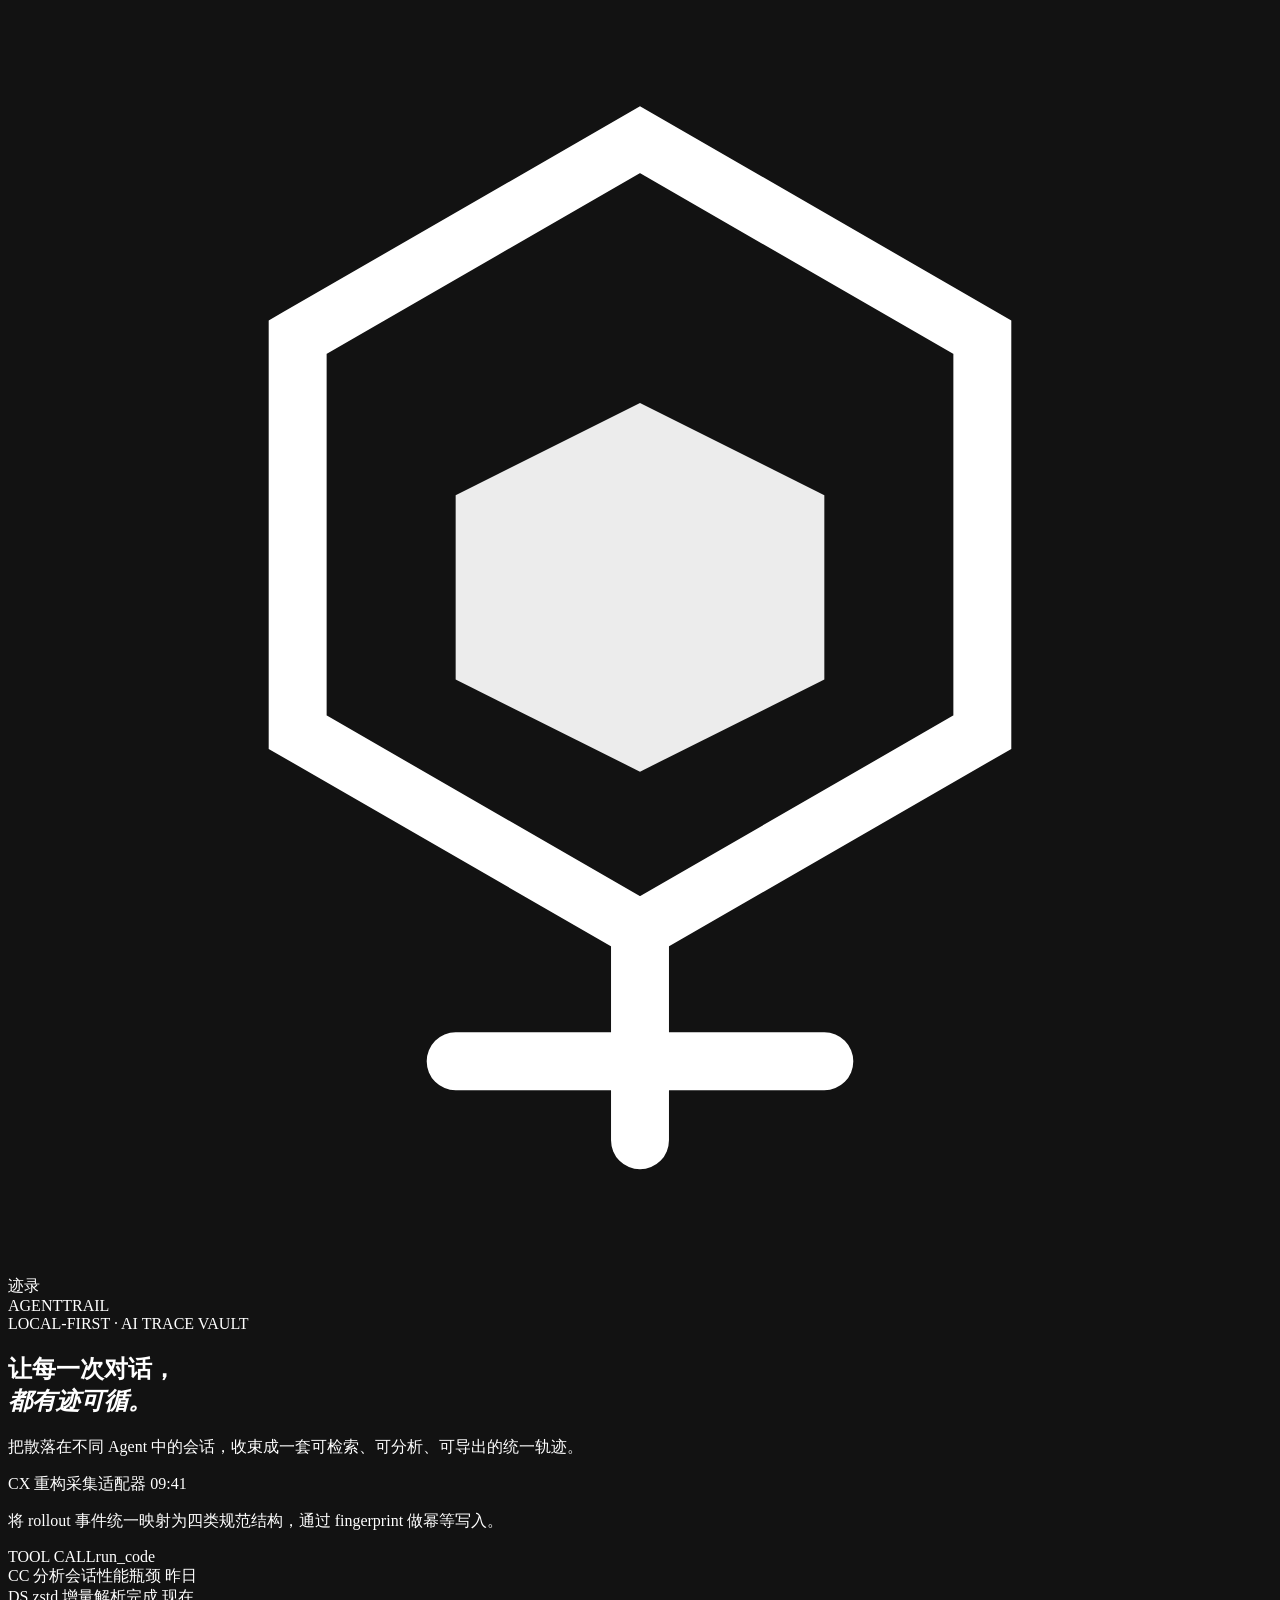
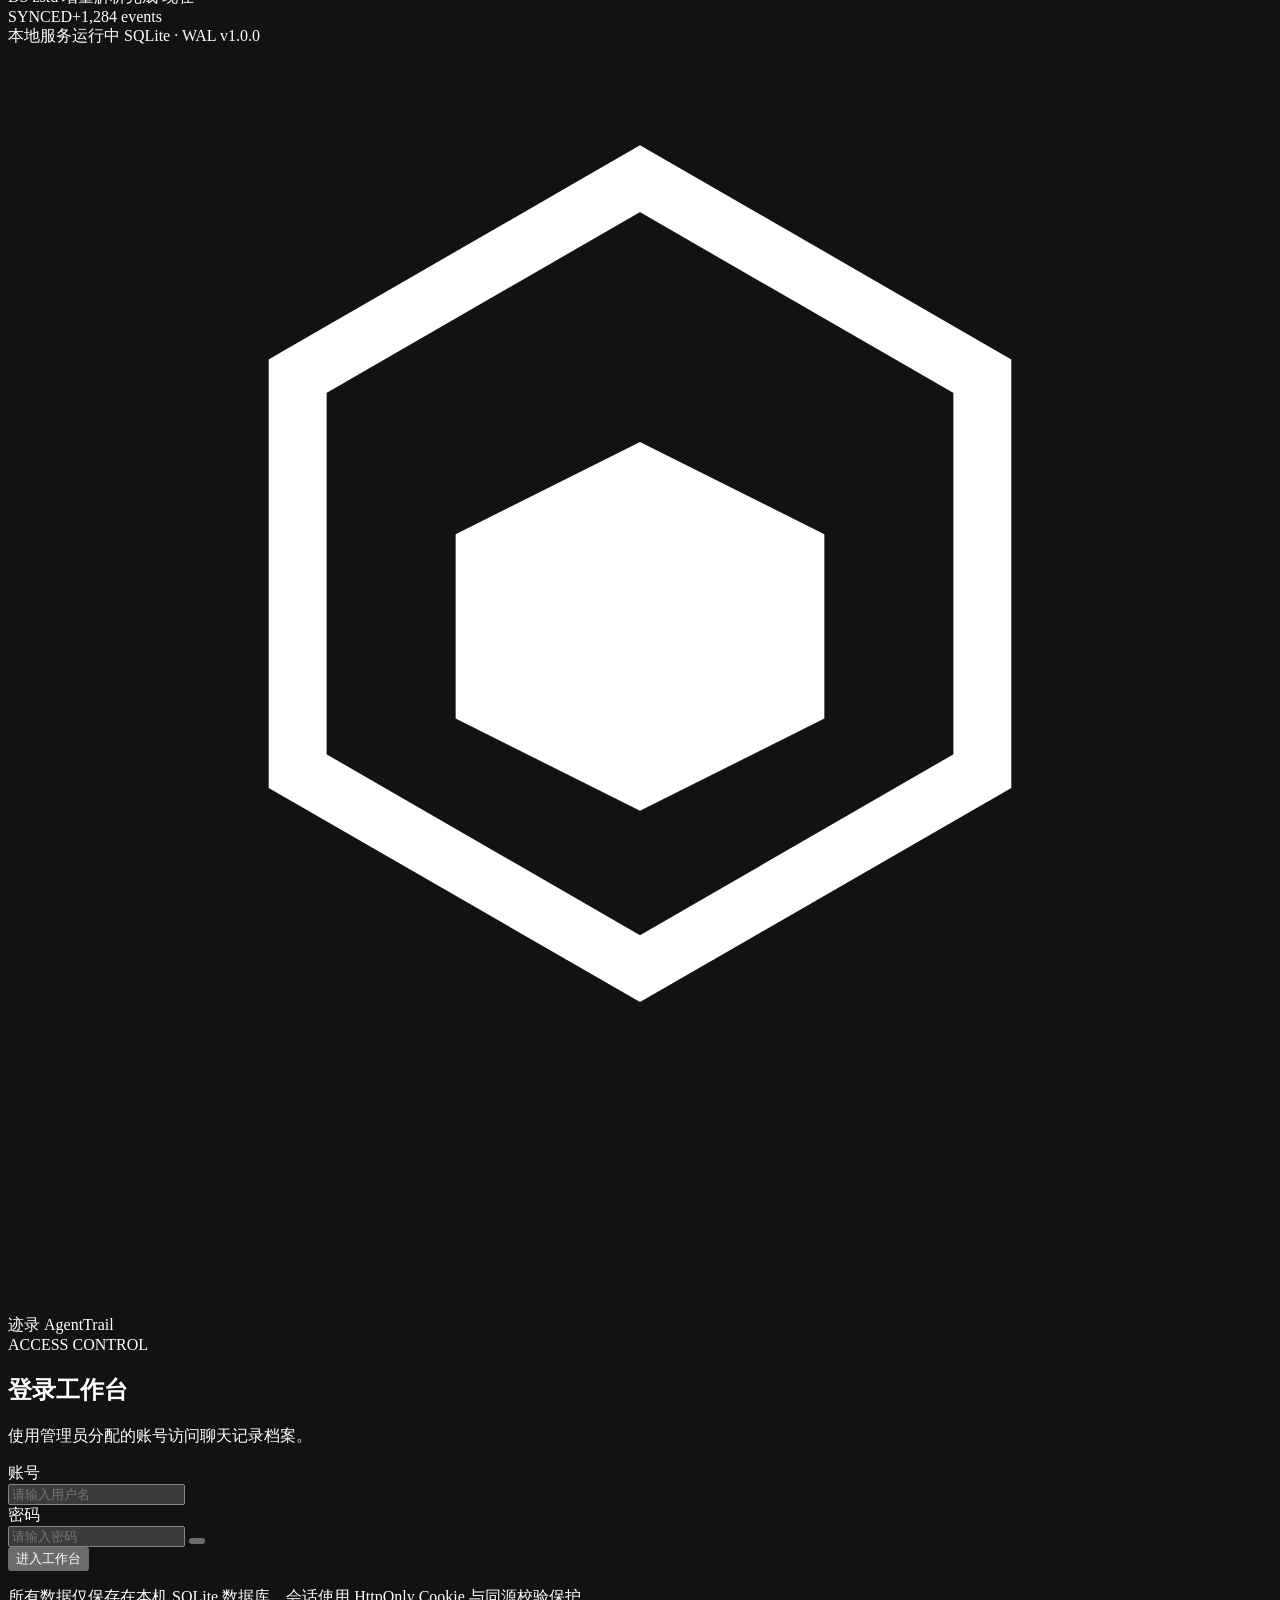
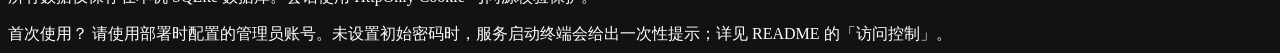
==== web/index.html @ 71b93375 "feat: 实现 AI 聊天记录管理器 AgentTrail 支持 Codex、Claude Code、OpenCode、WorkBuddy、DeepSeek Harness、ZCode 六类 Age" ====
<!doctype html>
<html lang="zh-CN">
<head>
  <meta charset="utf-8">
  <meta name="viewport" content="width=device-width, initial-scale=1, viewport-fit=cover">
  <meta name="color-scheme" content="dark">
  <meta name="theme-color" content="#070b11">
  <meta name="description" content="迹录 AgentTrail — 本地优先的 AI Agent 聊天记录采集、规范化、检索与导出平台">
  <title>迹录 · AgentTrail</title>
  <link rel="icon" type="image/svg+xml" href="/assets/favicon.svg">
  <link rel="stylesheet" href="/assets/app.css">
</head>
<body>
  <div class="ambient" aria-hidden="true">
    <div class="ambient-orb orb-a"></div>
    <div class="ambient-orb orb-b"></div>
    <div class="ambient-grid"></div>
  </div>

  <section id="login-view" class="login-view">
    <div class="login-art">
      <div class="login-art-grid" aria-hidden="true"></div>
      <header class="login-brand">
        <span class="brand-mark large">
          <svg viewBox="0 0 48 48" aria-hidden="true">
            <path d="M11 12.5 24 5l13 7.5v15L24 35 11 27.5z" fill="none" stroke="currentColor" stroke-width="2.2"/>
            <path d="M17 18.5 24 15l7 3.5v7L24 29l-7-3.5z" fill="currentColor" opacity=".92"/>
            <path d="M24 35v8M17 40h14" fill="none" stroke="currentColor" stroke-width="2.2" stroke-linecap="round"/>
          </svg>
        </span>
        <div>
          <div class="brand-name">迹录</div>
          <div class="brand-en">AGENTTRAIL</div>
        </div>
      </header>

      <div class="login-art-copy">
        <div class="eyebrow"><span class="pulse-dot"></span> LOCAL-FIRST · AI TRACE VAULT</div>
        <h1>让每一次对话，<br><em>都有迹可循。</em></h1>
        <p>把散落在不同 Agent 中的会话，收束成一套可检索、可分析、可导出的统一轨迹。</p>
      </div>

      <div class="signal-stack" aria-hidden="true">
        <article class="signal-card signal-a">
          <div class="signal-head">
            <span class="signal-agent codex">CX</span>
            <span class="signal-title">重构采集适配器</span>
            <span class="signal-time">09:41</span>
          </div>
          <p>将 rollout 事件统一映射为四类规范结构，通过 fingerprint 做幂等写入。</p>
          <div class="signal-meta"><span class="mini-tag call">TOOL CALL</span><span>run_code</span></div>
        </article>
        <article class="signal-card signal-b">
          <div class="signal-head">
            <span class="signal-agent claude">CC</span>
            <span class="signal-title">分析会话性能瓶颈</span>
            <span class="signal-time">昨日</span>
          </div>
          <div class="signal-lines"><i style="width:82%"></i><i style="width:56%"></i><i style="width:70%"></i></div>
        </article>
        <article class="signal-card signal-c">
          <div class="signal-head">
            <span class="signal-agent dsh">DS</span>
            <span class="signal-title">zstd 增量解析完成</span>
            <span class="signal-time">现在</span>
          </div>
          <div class="signal-progress"><i></i></div>
          <div class="signal-meta"><span class="status-ok">SYNCED</span><span>+1,284 events</span></div>
        </article>
      </div>

      <footer class="login-art-foot">
        <span><span class="status-dot ok"></span> 本地服务运行中</span>
        <span>SQLite · WAL</span>
        <span>v1.0.0</span>
      </footer>
    </div>

    <div class="login-panel">
      <div class="login-card">
        <div class="login-mobile-brand">
          <span class="brand-mark"><svg viewBox="0 0 48 48" aria-hidden="true"><path d="M11 12.5 24 5l13 7.5v15L24 35 11 27.5z" fill="none" stroke="currentColor" stroke-width="2.2"/><path d="M17 18.5 24 15l7 3.5v7L24 29l-7-3.5z" fill="currentColor"/></svg></span>
          <span>迹录 AgentTrail</span>
        </div>
        <div class="eyebrow">ACCESS CONTROL</div>
        <h2>登录工作台</h2>
        <p class="login-sub">使用管理员分配的账号访问聊天记录档案。</p>

        <form id="login-form" novalidate>
          <label class="field-label" for="login-username">账号</label>
          <div class="input-wrap">
            <span class="input-icon" data-icon="user"></span>
            <input id="login-username" name="username" type="text" autocomplete="username" placeholder="请输入用户名" required>
          </div>

          <label class="field-label" for="login-password">密码</label>
          <div class="input-wrap">
            <span class="input-icon" data-icon="lock"></span>
            <input id="login-password" name="password" type="password" autocomplete="current-password" placeholder="请输入密码" required>
            <button type="button" class="icon-btn input-action" data-action="toggle-password" aria-label="显示密码"><span data-icon="eye"></span></button>
          </div>

          <div id="login-error" class="login-error" role="alert" hidden></div>
          <button id="login-submit" class="btn btn-primary btn-block login-submit" type="submit">
            <span>进入工作台</span><span data-icon="arrow-right"></span>
          </button>
        </form>

        <div class="login-note">
          <span data-icon="shield"></span>
          <p>所有数据仅保存在本机 SQLite 数据库。会话使用 HttpOnly Cookie 与同源校验保护。</p>
        </div>
        <div class="login-hint">
          <span>首次使用？</span> 请使用部署时配置的管理员账号。未设置初始密码时，服务启动终端会给出一次性提示；详见 README 的「访问控制」。
        </div>
      </div>
    </div>
  </section>

  <div id="app-shell" class="app-shell" hidden>
    <div id="sidebar-overlay" class="sidebar-overlay" data-action="close-sidebar"></div>
    <aside id="sidebar" class="sidebar">
      <div class="sidebar-head">
        <a class="brand" href="#/overview" aria-label="迹录首页">
          <span class="brand-mark">
            <svg viewBox="0 0 48 48" aria-hidden="true">
              <path d="M11 12.5 24 5l13 7.5v15L24 35 11 27.5z" fill="none" stroke="currentColor" stroke-width="2.2"/>
              <path d="M17 18.5 24 15l7 3.5v7L24 29l-7-3.5z" fill="currentColor" opacity=".95"/>
              <path d="M24 35v8M17 40h14" fill="none" stroke="currentColor" stroke-width="2.2" stroke-linecap="round"/>
            </svg>
          </span>
          <span class="brand-text"><strong>迹录</strong><small>AGENTTRAIL</small></span>
        </a>
        <button class="icon-btn sidebar-close" data-action="close-sidebar" aria-label="关闭菜单"><span data-icon="x"></span></button>
      </div>

      <div class="workspace-pill">
        <span class="workspace-dot"></span>
        <div><strong>本地档案库</strong><small id="sidebar-status">正在连接…</small></div>
        <span class="workspace-live">LIVE</span>
      </div>

      <nav class="nav" aria-label="主导航">
        <div class="nav-group">
          <div class="nav-label">工作台</div>
          <a class="nav-link" href="#/overview" data-route="overview"><span class="nav-icon" data-icon="grid"></span><span>总览</span><span class="nav-glow"></span></a>
          <a class="nav-link" href="#/sessions" data-route="sessions"><span class="nav-icon" data-icon="message"></span><span>会话记录</span><span class="nav-glow"></span></a>
          <a class="nav-link" href="#/analytics" data-route="analytics"><span class="nav-icon" data-icon="chart"></span><span>统计分析</span><span class="nav-glow"></span></a>
        </div>
        <div class="nav-group">
          <div class="nav-label">采集</div>
          <a class="nav-link" href="#/agents" data-route="agents"><span class="nav-icon" data-icon="nodes"></span><span>Agent 接入</span><span class="nav-glow"></span></a>
          <a class="nav-link" href="#/tasks" data-route="tasks"><span class="nav-icon" data-icon="activity"></span><span>采集任务</span><span id="nav-task-badge" class="nav-badge" hidden>0</span><span class="nav-glow"></span></a>
        </div>
        <div class="nav-group">
          <div class="nav-label">系统</div>
          <a class="nav-link" href="#/backups" data-route="backups" data-admin-only><span class="nav-icon" data-icon="database"></span><span>数据备份</span><span class="nav-glow"></span></a>
          <a class="nav-link" href="#/logs" data-route="logs" data-admin-only><span class="nav-icon" data-icon="file"></span><span>日志与审计</span><span class="nav-glow"></span></a>
          <a class="nav-link" href="#/settings" data-route="settings" data-admin-only><span class="nav-icon" data-icon="settings"></span><span>系统设置</span><span class="nav-glow"></span></a>
          <a class="nav-link" href="#/about" data-route="about"><span class="nav-icon" data-icon="book"></span><span>架构与文档</span><span class="nav-glow"></span></a>
        </div>
      </nav>

      <div class="sidebar-foot">
        <div class="sync-mini">
          <div class="sync-mini-head"><span>采集引擎</span><span id="engine-status" class="status-text">就绪</span></div>
          <div class="sync-bars" aria-hidden="true"><i></i><i></i><i></i><i></i><i></i><i></i><i></i><i></i><i></i><i></i><i></i><i></i></div>
          <div class="sync-mini-foot"><span id="last-sync-label">尚未同步</span><a href="#/tasks">查看任务</a></div>
        </div>
        <div id="sidebar-user" class="user-card">
          <div class="avatar" id="user-avatar">A</div>
          <div class="user-meta"><strong id="user-name">admin</strong><span id="user-role">管理员</span></div>
          <button class="icon-btn" data-action="logout" aria-label="退出登录" title="退出登录"><span data-icon="logout"></span></button>
        </div>
      </div>
    </aside>

    <div class="app-main">
      <header class="topbar">
        <div class="topbar-left">
          <button class="icon-btn menu-button" data-action="open-sidebar" aria-label="打开菜单"><span data-icon="menu"></span></button>
          <div class="topbar-location"><span class="topbar-kicker">WORKSPACE</span><span id="topbar-title">总览</span></div>
        </div>
        <div class="topbar-center">
          <div class="global-search" id="global-search-wrap">
            <span class="search-icon" data-icon="search"></span>
            <input id="global-search" type="search" placeholder="搜索会话、项目或消息内容…" autocomplete="off" aria-label="全局搜索">
            <kbd>Ctrl K</kbd>
            <div id="search-results" class="search-pop" hidden></div>
          </div>
        </div>
        <div class="topbar-actions">
          <div id="job-indicator" class="job-indicator" hidden><span class="spinner tiny"></span><span id="job-indicator-text">采集中</span></div>
          <button class="btn btn-ghost btn-sm topbar-sync" data-action="sync-all" data-admin-only><span data-icon="refresh"></span><span>同步全部</span></button>
          <button class="icon-btn mobile-search-button" data-action="focus-search" aria-label="搜索"><span data-icon="search"></span></button>
          <div class="topbar-divider"></div>
          <button class="avatar avatar-sm" id="topbar-avatar" data-action="open-account" aria-label="账号菜单">A</button>
        </div>
      </header>

      <main id="view" class="view" tabindex="-1"></main>
    </div>
  </div>

  <div id="toast-root" class="toast-root" aria-live="polite"></div>
  <div id="modal-root" class="modal-root"></div>
  <div id="tooltip-root" class="tooltip-root"></div>

  <noscript><div class="noscript">迹录需要启用 JavaScript 才能运行。</div></noscript>
  <script type="module" src="/assets/app.js"></script>
</body>
</html>
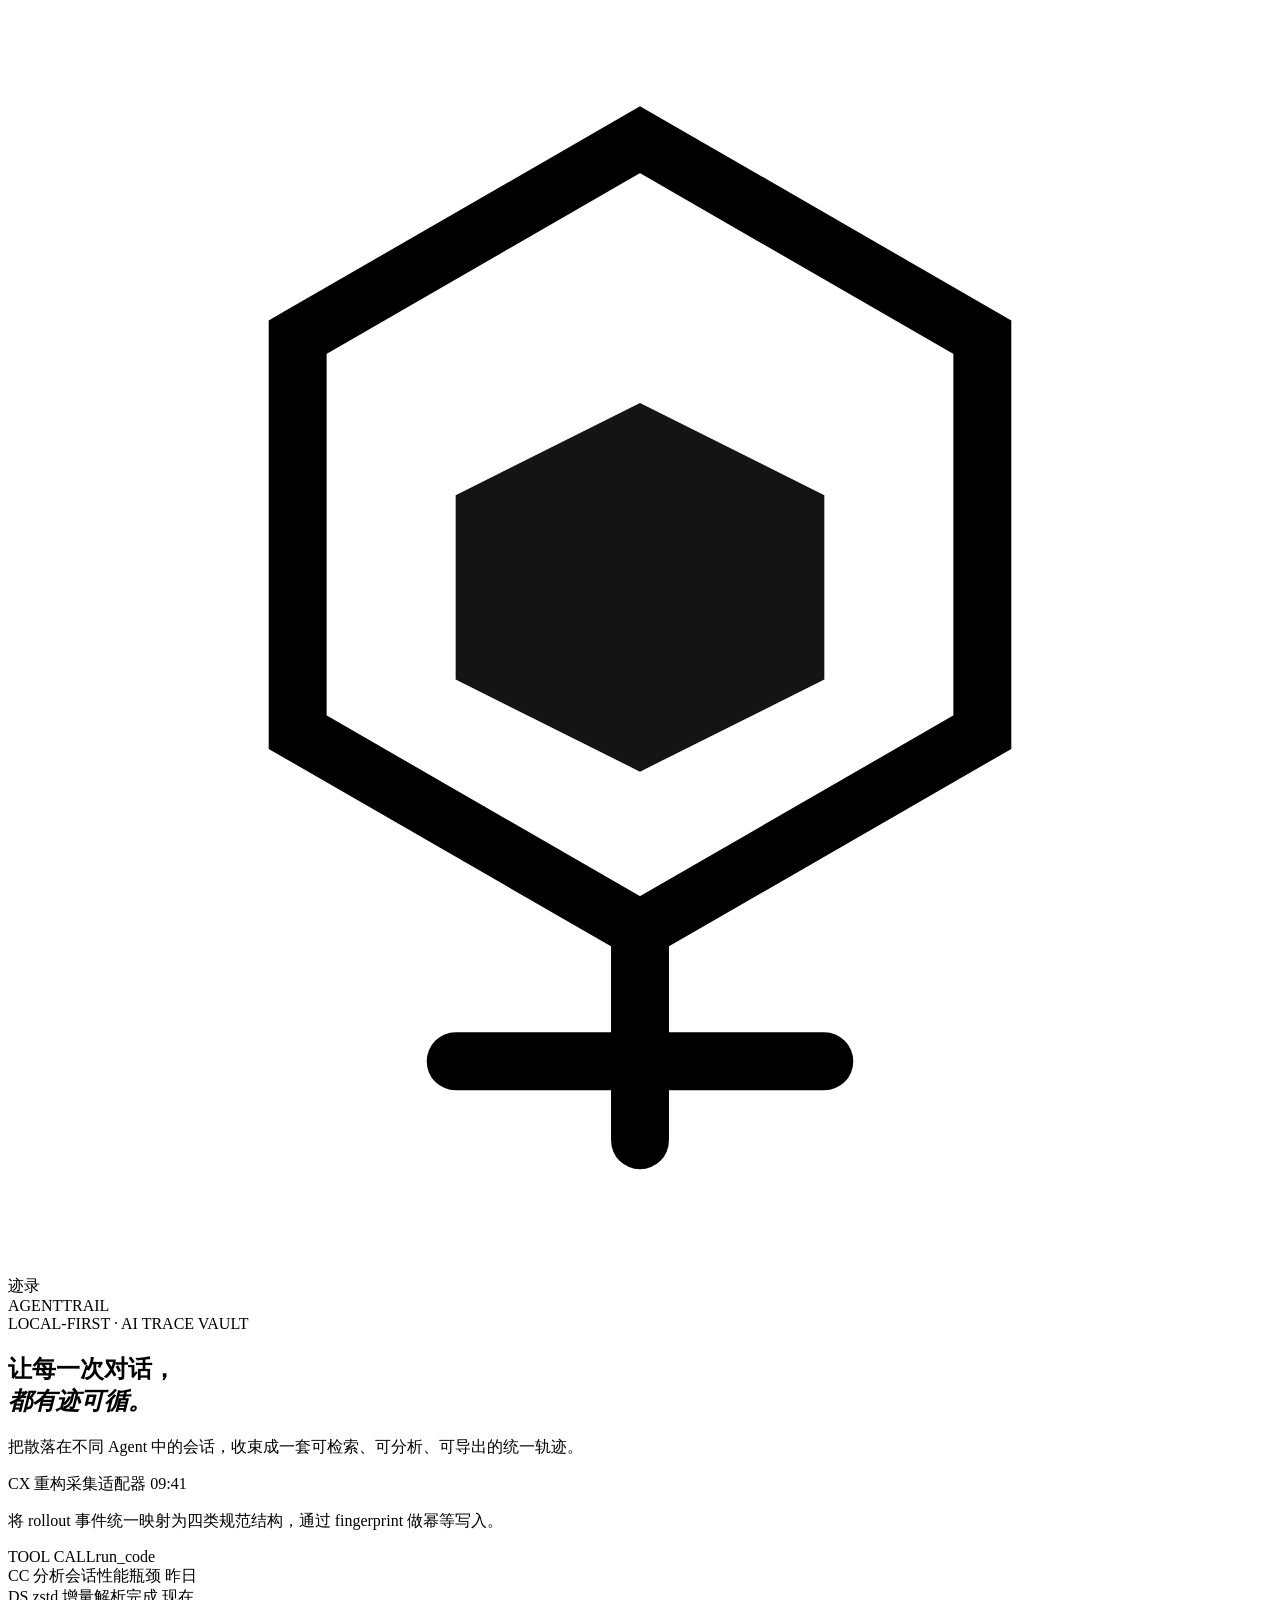
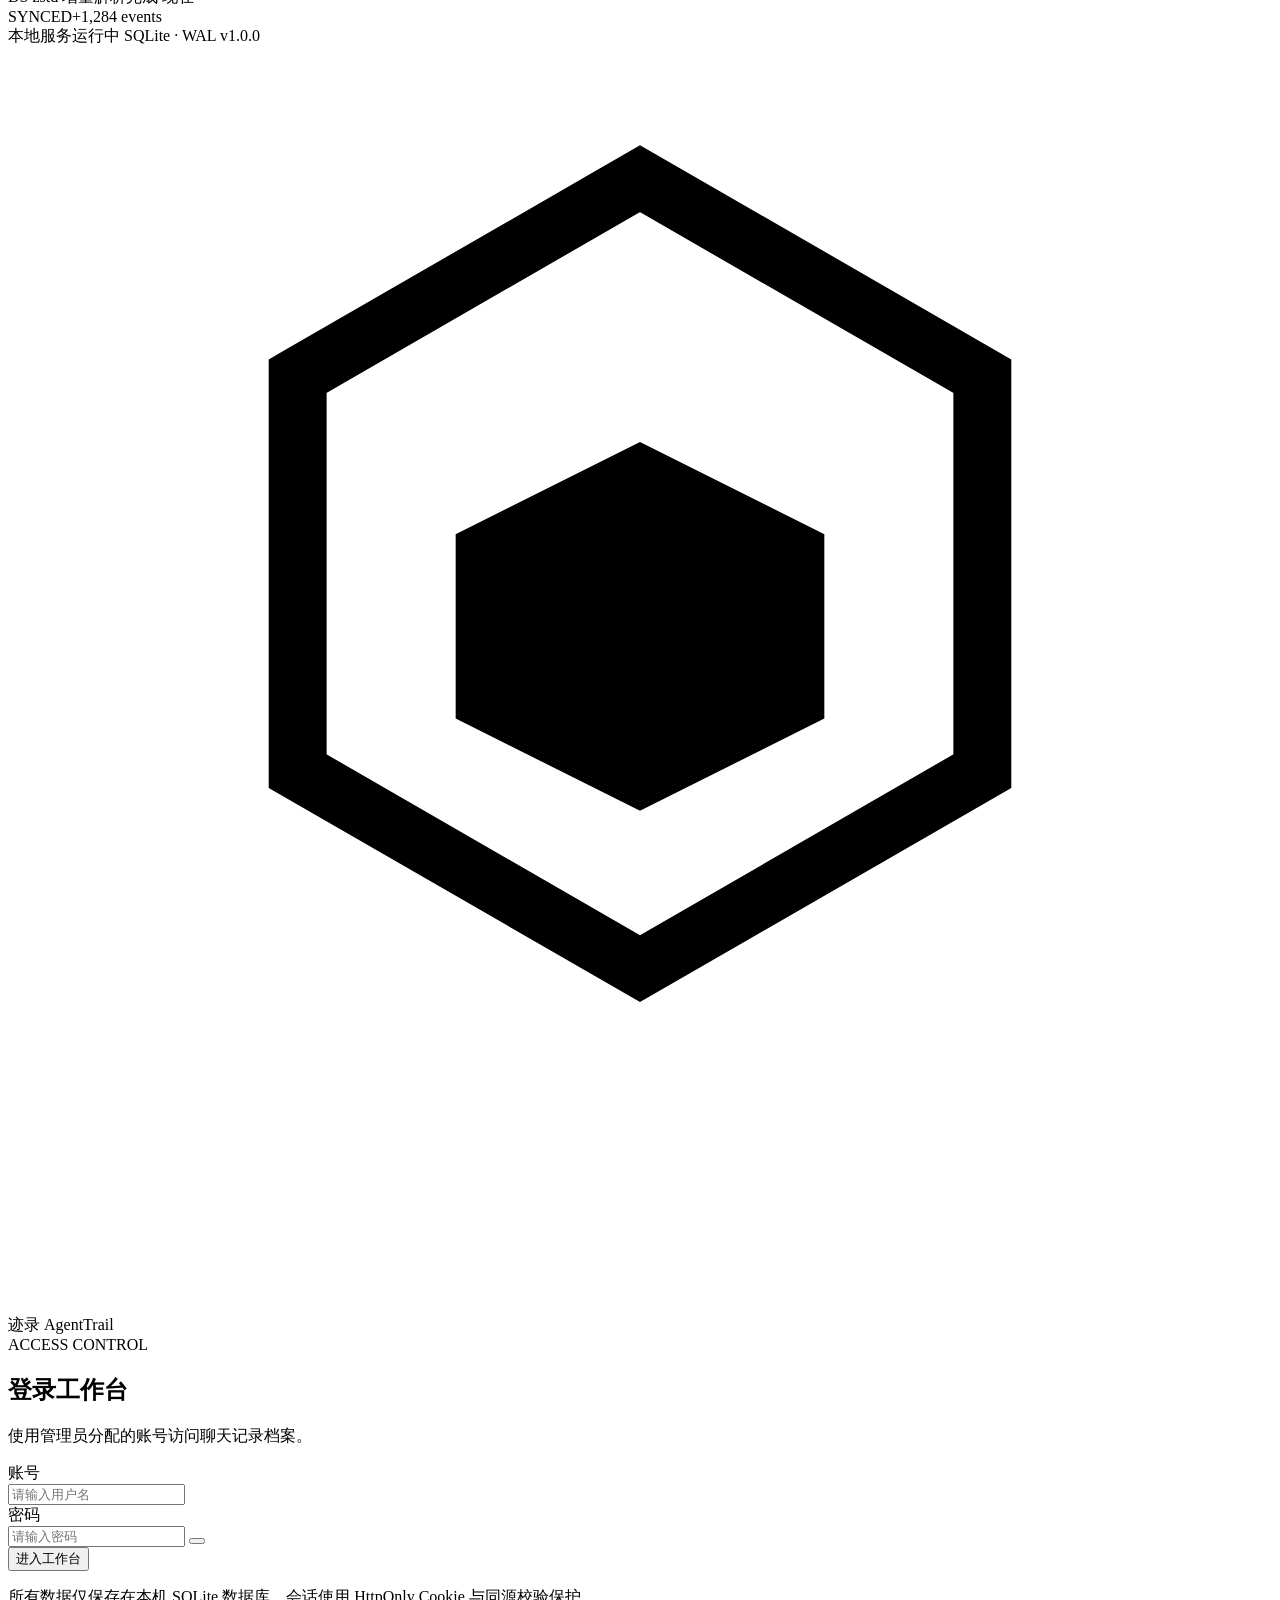
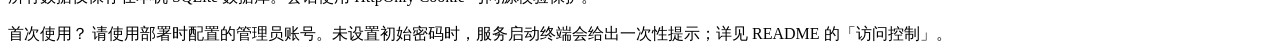
==== commit 304909bb: "feat(web): 浅色纸面档案主题与前端设计技能 - 新增仓库内置技能 .dsh/skills/frontend-design/SKILL.md，沉淀本项目的设计概念、版式、色彩与动效准则  - " ====
--- a/web/index.html
+++ b/web/index.html
@@ -3,8 +3,8 @@
 <head>
   <meta charset="utf-8">
   <meta name="viewport" content="width=device-width, initial-scale=1, viewport-fit=cover">
-  <meta name="color-scheme" content="dark">
-  <meta name="theme-color" content="#070b11">
+  <meta name="color-scheme" content="light">
+  <meta name="theme-color" content="#f4f1e9">
   <meta name="description" content="迹录 AgentTrail — 本地优先的 AI Agent 聊天记录采集、规范化、检索与导出平台">
   <title>迹录 · AgentTrail</title>
   <link rel="icon" type="image/svg+xml" href="/assets/favicon.svg">
@@ -90,13 +90,13 @@
           <label class="field-label" for="login-username">账号</label>
           <div class="input-wrap">
             <span class="input-icon" data-icon="user"></span>
-            <input id="login-username" name="username" type="text" autocomplete="username" placeholder="请输入用户名" required>
+            <input id="login-username" class="input" name="username" type="text" autocomplete="username" placeholder="请输入用户名" required>
           </div>
 
           <label class="field-label" for="login-password">密码</label>
           <div class="input-wrap">
             <span class="input-icon" data-icon="lock"></span>
-            <input id="login-password" name="password" type="password" autocomplete="current-password" placeholder="请输入密码" required>
+            <input id="login-password" class="input" name="password" type="password" autocomplete="current-password" placeholder="请输入密码" required>
             <button type="button" class="icon-btn input-action" data-action="toggle-password" aria-label="显示密码"><span data-icon="eye"></span></button>
           </div>
 
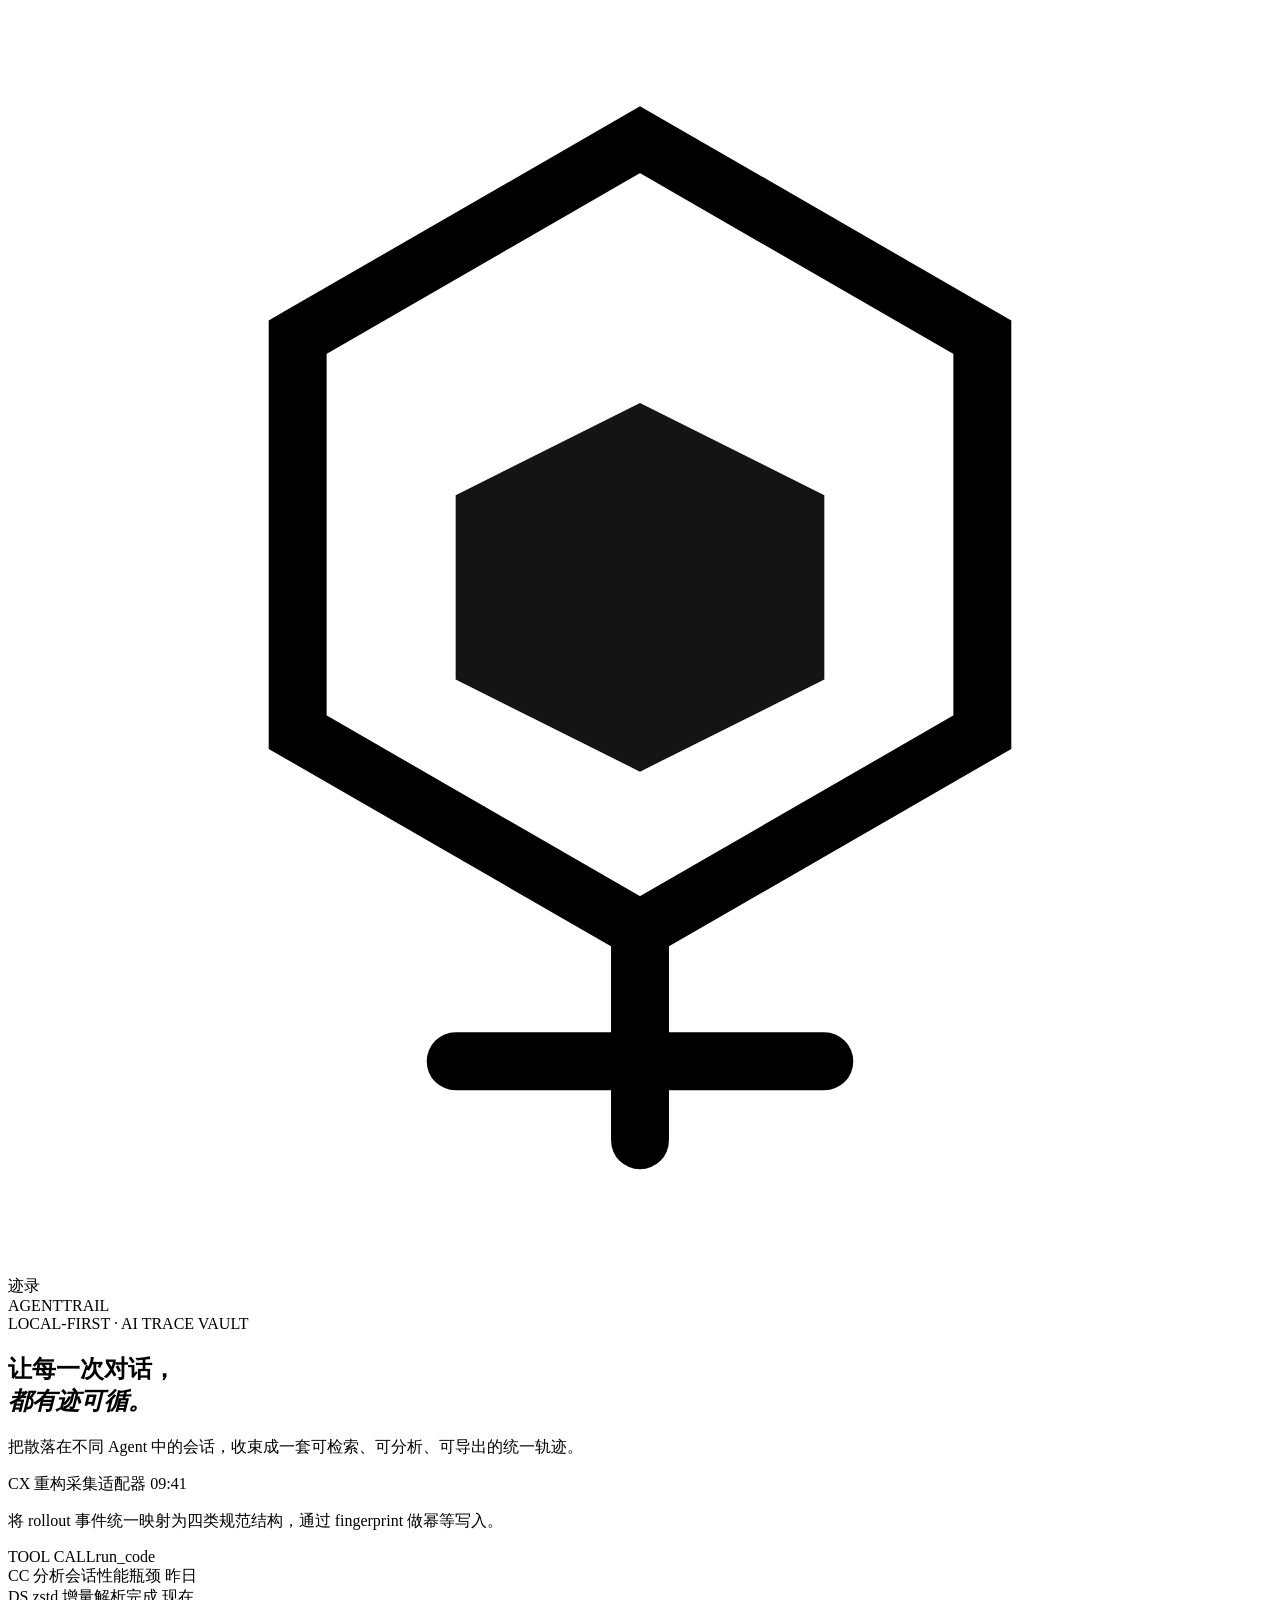
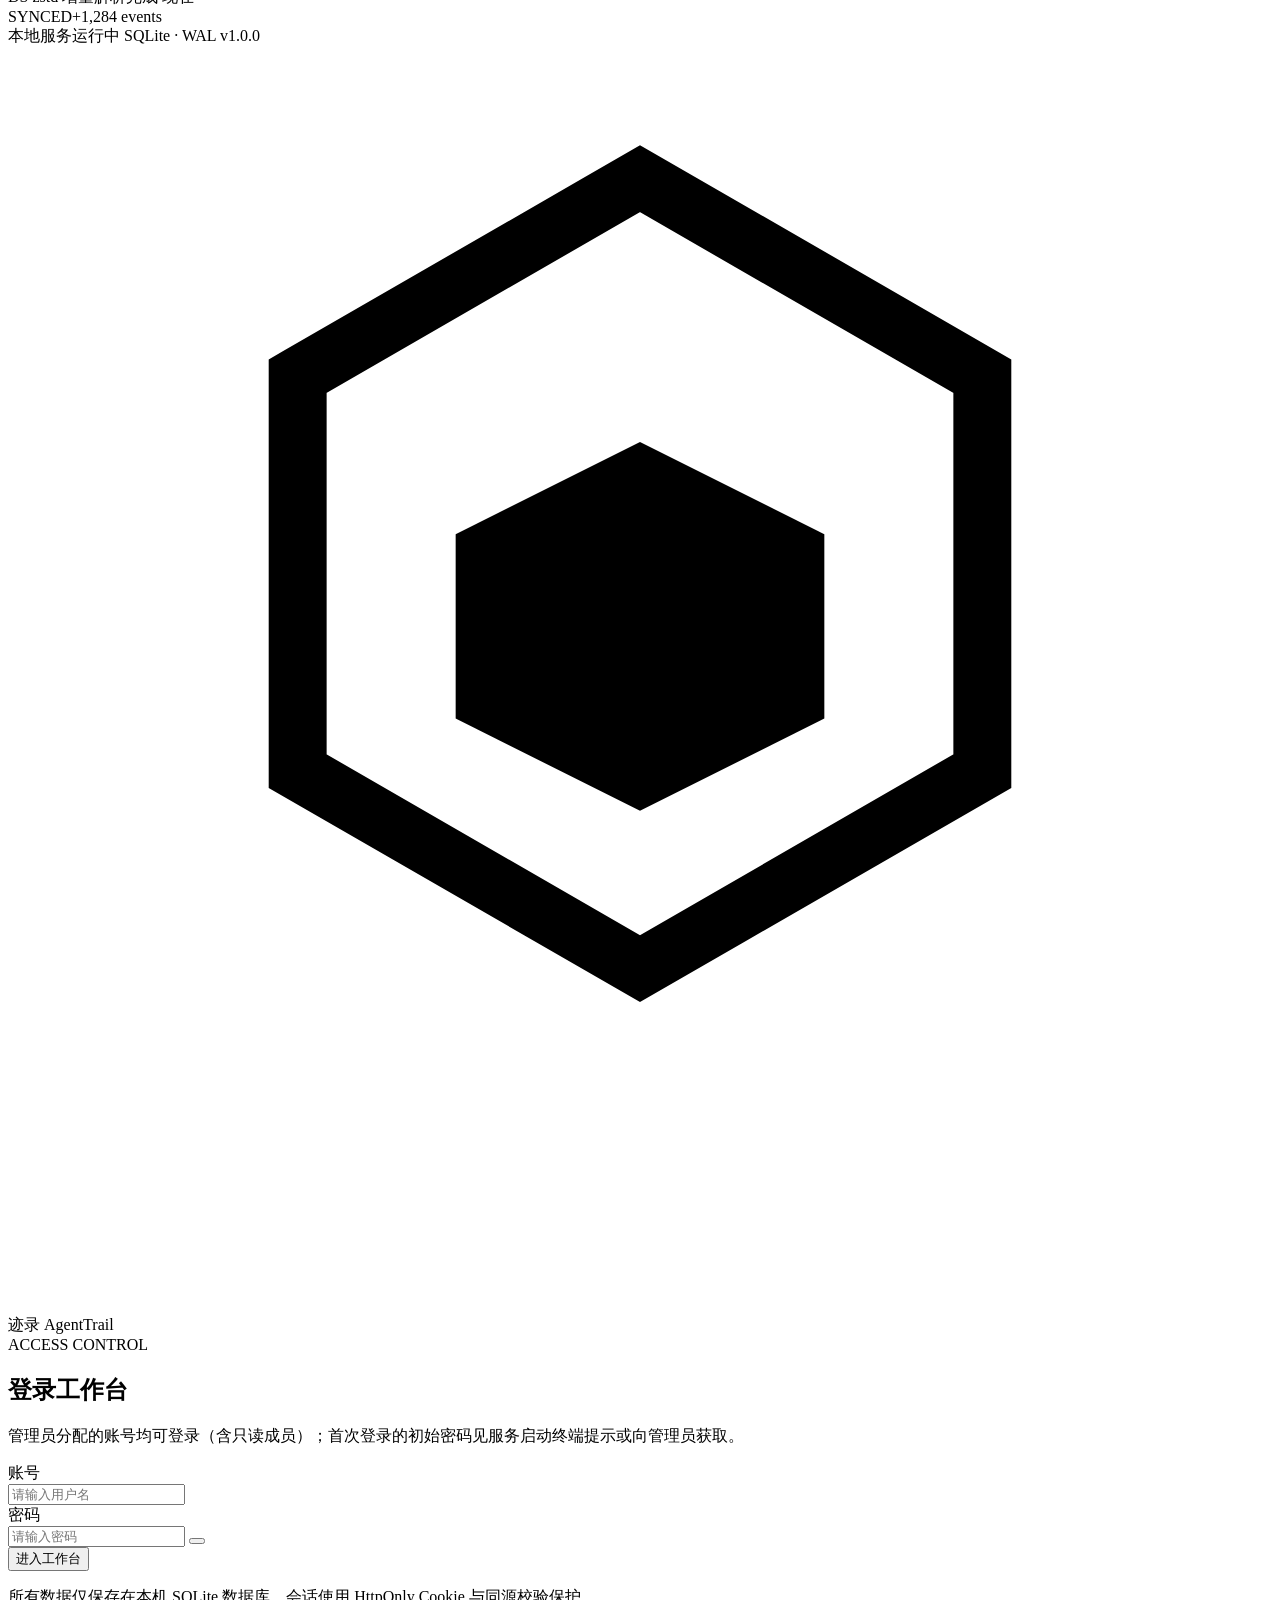
==== commit 7f77ab28: "refactor(web): 精简操作入口并统一页面对齐" ====
--- a/web/index.html
+++ b/web/index.html
@@ -84,7 +84,7 @@
         </div>
         <div class="eyebrow">ACCESS CONTROL</div>
         <h2>登录工作台</h2>
-        <p class="login-sub">使用管理员分配的账号访问聊天记录档案。</p>
+        <p class="login-sub">管理员分配的账号均可登录（含只读成员）；首次登录的初始密码见服务启动终端提示或向管理员获取。</p>
 
         <form id="login-form" novalidate>
           <label class="field-label" for="login-username">账号</label>
@@ -109,9 +109,6 @@
         <div class="login-note">
           <span data-icon="shield"></span>
           <p>所有数据仅保存在本机 SQLite 数据库。会话使用 HttpOnly Cookie 与同源校验保护。</p>
-        </div>
-        <div class="login-hint">
-          <span>首次使用？</span> 请使用部署时配置的管理员账号。未设置初始密码时，服务启动终端会给出一次性提示；详见 README 的「访问控制」。
         </div>
       </div>
     </div>
@@ -146,11 +143,13 @@
           <a class="nav-link" href="#/overview" data-route="overview"><span class="nav-icon" data-icon="grid"></span><span>总览</span><span class="nav-glow"></span></a>
           <a class="nav-link" href="#/sessions" data-route="sessions"><span class="nav-icon" data-icon="message"></span><span>会话记录</span><span class="nav-glow"></span></a>
           <a class="nav-link" href="#/analytics" data-route="analytics"><span class="nav-icon" data-icon="chart"></span><span>统计分析</span><span class="nav-glow"></span></a>
+          <a class="nav-link" href="#/export" data-route="export"><span class="nav-icon" data-icon="download"></span><span>数据导出</span><span class="nav-glow"></span></a>
         </div>
         <div class="nav-group">
           <div class="nav-label">采集</div>
           <a class="nav-link" href="#/agents" data-route="agents"><span class="nav-icon" data-icon="nodes"></span><span>Agent 接入</span><span class="nav-glow"></span></a>
           <a class="nav-link" href="#/tasks" data-route="tasks"><span class="nav-icon" data-icon="activity"></span><span>采集任务</span><span id="nav-task-badge" class="nav-badge" hidden>0</span><span class="nav-glow"></span></a>
+          <a class="nav-link" href="#/import" data-route="import" data-admin-only><span class="nav-icon" data-icon="upload"></span><span>数据导入</span><span class="nav-glow"></span></a>
         </div>
         <div class="nav-group">
           <div class="nav-label">系统</div>
@@ -165,12 +164,11 @@
         <div class="sync-mini">
           <div class="sync-mini-head"><span>采集引擎</span><span id="engine-status" class="status-text">就绪</span></div>
           <div class="sync-bars" aria-hidden="true"><i></i><i></i><i></i><i></i><i></i><i></i><i></i><i></i><i></i><i></i><i></i><i></i></div>
-          <div class="sync-mini-foot"><span id="last-sync-label">尚未同步</span><a href="#/tasks">查看任务</a></div>
+          <div class="sync-mini-foot"><span id="last-sync-label">尚未同步</span></div>
         </div>
         <div id="sidebar-user" class="user-card">
           <div class="avatar" id="user-avatar">A</div>
           <div class="user-meta"><strong id="user-name">admin</strong><span id="user-role">管理员</span></div>
-          <button class="icon-btn" data-action="logout" aria-label="退出登录" title="退出登录"><span data-icon="logout"></span></button>
         </div>
       </div>
     </aside>
@@ -179,19 +177,19 @@
       <header class="topbar">
         <div class="topbar-left">
           <button class="icon-btn menu-button" data-action="open-sidebar" aria-label="打开菜单"><span data-icon="menu"></span></button>
-          <div class="topbar-location"><span class="topbar-kicker">WORKSPACE</span><span id="topbar-title">总览</span></div>
+          <div class="topbar-location"><span class="topbar-kicker" id="topbar-section">工作台</span><span id="topbar-title">总览</span></div>
         </div>
         <div class="topbar-center">
           <div class="global-search" id="global-search-wrap">
             <span class="search-icon" data-icon="search"></span>
-            <input id="global-search" type="search" placeholder="搜索会话、项目或消息内容…" autocomplete="off" aria-label="全局搜索">
+            <input id="global-search" type="search" placeholder="搜索会话与消息…" autocomplete="off" aria-label="全站搜索">
             <kbd>Ctrl K</kbd>
             <div id="search-results" class="search-pop" hidden></div>
           </div>
         </div>
         <div class="topbar-actions">
           <div id="job-indicator" class="job-indicator" hidden><span class="spinner tiny"></span><span id="job-indicator-text">采集中</span></div>
-          <button class="btn btn-ghost btn-sm topbar-sync" data-action="sync-all" data-admin-only><span data-icon="refresh"></span><span>同步全部</span></button>
+          <button class="btn btn-ghost btn-sm topbar-sync" data-action="sync-all" data-admin-only title="同步全部" aria-label="同步全部"><span data-icon="refresh"></span><span>同步全部</span></button>
           <button class="icon-btn mobile-search-button" data-action="focus-search" aria-label="搜索"><span data-icon="search"></span></button>
           <div class="topbar-divider"></div>
           <button class="avatar avatar-sm" id="topbar-avatar" data-action="open-account" aria-label="账号菜单">A</button>
